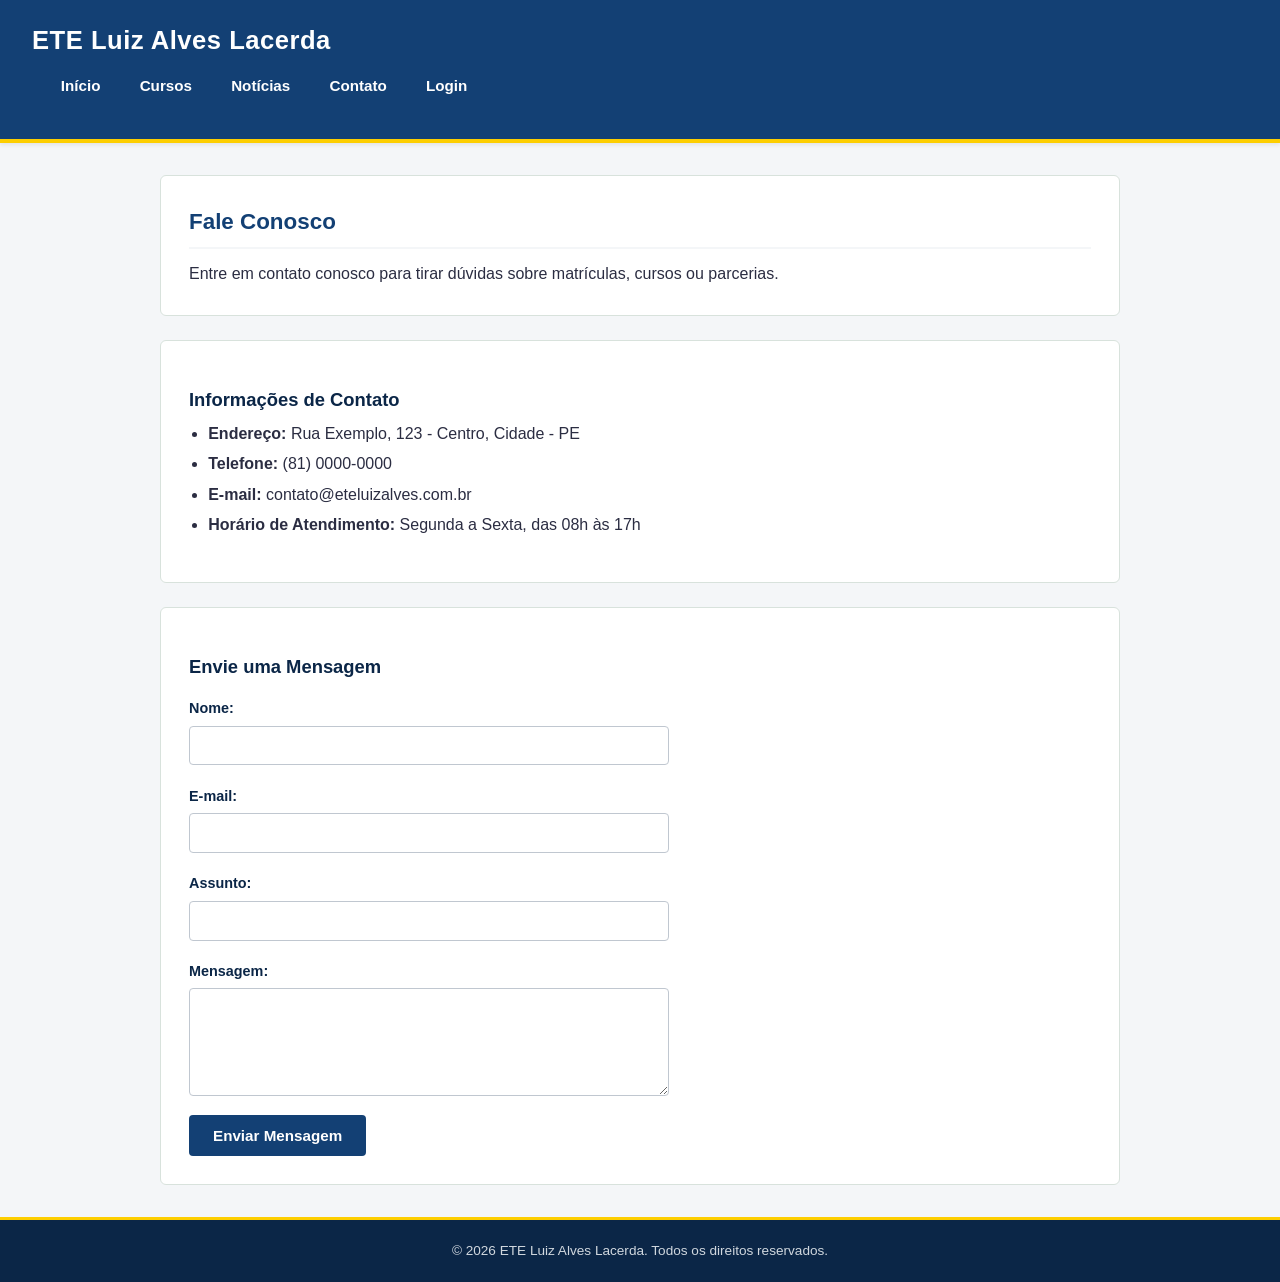
==== escola/contato.html @ a045284b "Add files via upload" ====
<!DOCTYPE html>
<html lang="pt-BR">
<head>
    <meta charset="UTF-8">
    <meta name="viewport" content="width=device-width, initial-scale=1.0">
    <title>Contato - ETE Luiz Alves Lacerda</title>
    <link rel="stylesheet" href="static.css">
</head>
<body>

    <header>
        <h1>ETE Luiz Alves Lacerda</h1>
        <nav>
            <ul>
                <li><a href="index.html">Início</a></li>
                <li><a href="cursos.html">Cursos</a></li>
                <li><a href="noticia.html">Notícias</a></li>
                <li><a href="contato.html">Contato</a></li>
                <li><a href="login.html">Login</a></li>
            </ul>
        </nav>
    </header>

    <main>
        <section>
            <h2>Fale Conosco</h2>
            <p>Entre em contato conosco para tirar dúvidas sobre matrículas, cursos ou parcerias.</p>
        </section>

        <section>
            <h3>Informações de Contato</h3>
            <ul>
                <li><strong>Endereço:</strong> Rua Exemplo, 123 - Centro, Cidade - PE</li>
                <li><strong>Telefone:</strong> (81) 0000-0000</li>
                <li><strong>E-mail:</strong> contato@eteluizalves.com.br</li>
                <li><strong>Horário de Atendimento:</strong> Segunda a Sexta, das 08h às 17h</li>
            </ul>
        </section>

        <section>
            <h3>Envie uma Mensagem</h3>
            <form action="#" method="POST">
                <div>
                    <label for="nome">Nome:</label>
                    <input type="text" id="nome" name="nome" required>
                </div>
                <div>
                    <label for="email">E-mail:</label>
                    <input type="email" id="email" name="email" required>
                </div>
                <div>
                    <label for="assunto">Assunto:</label>
                    <input type="text" id="assunto" name="assunto" required>
                </div>
                <div>
                    <label for="mensagem">Mensagem:</label>
                    <textarea id="mensagem" name="mensagem" rows="5" required></textarea>
                </div>
                <button type="submit">Enviar Mensagem</button>
            </form>
        </section>
    </main>

    <footer>
        <p>&copy; 2026 ETE Luiz Alves Lacerda. Todos os direitos reservados.</p>
    </footer>

</body>
</html>
---- escola/static.css ----
/* ==========================================================================
   1. VARIÁVEIS E CORES INSTITUCIONAIS (ETE / GOVERNO DE PERNAMBUCO)
   ========================================================================== */
:root {
    /* Cores Principais */
    --primary-color: #134074;      /* Azul Institucional ETE */
    --primary-dark: #0b2647;       /* Azul Escuro para cabeçalhos e rodapé */
    --secondary-color: #0077b6;    /* Azul Secundário (usado em links e destaques) */
    --accent-color: #fdce00;       /* Amarelo Pernambuco para detalhes e bordas */
    
    /* Neutros */
    --bg-body: #f4f6f8;            /* Fundo levemente cinza para não cansar a vista */
    --bg-card: #ffffff;            /* Fundo dos cards e seções */
    --text-color: #2b2d42;         /* Texto principal com alto contraste */
    --text-muted: #5c677d;        /* Texto secundário / datas */
    --border-color: #d8e2dc;      /* Bordas suaves */
}

/* ==========================================================================
   2. RESET BÁSICO E TIPOGRAFIA
   ========================================================================== */
* {
    margin: 0;
    padding: 0;
    box-sizing: border-box;
}

body {
    font-family: -apple-system, BlinkMacSystemFont, "Segoe UI", Roboto, Helvetica, Arial, sans-serif;
    background-color: var(--bg-body);
    color: var(--text-color);
    line-height: 1.6;
    display: flex;
    flex-direction: column;
    min-height: 100vh;
}

/* ==========================================================================
   3. CABEÇALHO E NAVEGAÇÃO (Comum a todas as páginas)
   ========================================================================== */
header {
    background-color: var(--primary-color);
    color: #ffffff;
    padding: 1.25rem 2rem;
    border-bottom: 4px solid var(--accent-color);
    box-shadow: 0 2px 4px rgba(0, 0, 0, 0.08);
}

header h1 {
    font-size: 1.6rem;
    font-weight: 700;
    letter-spacing: 0.5px;
    margin-bottom: 0.75rem;
}

nav ul {
    list-style: none;
    display: flex;
    flex-wrap: wrap;
    gap: 1.25rem;
}

nav a {
    color: #ffffff;
    text-decoration: none;
    font-weight: 600;
    font-size: 0.95rem;
    padding: 0.3rem 0.6rem;
    border-radius: 4px;
    transition: background-color 0.2s ease;
}

nav a:hover {
    background-color: rgba(255, 255, 255, 0.15);
}

/* ==========================================================================
   4. ESTRUTURA PRINCIPAL (MAIN)
   ========================================================================== */
main {
    flex: 1;
    width: 92%;
    max-width: 960px;
    margin: 2rem auto;
    display: flex;
    flex-direction: column;
    gap: 1.5rem;
}

section {
    background-color: var(--bg-card);
    padding: 1.75rem;
    border-radius: 6px;
    border: 1px solid var(--border-color);
}

/* Títulos */
h2 {
    color: var(--primary-color);
    font-size: 1.4rem;
    font-weight: 700;
    margin-bottom: 0.8rem;
    border-bottom: 2px solid var(--bg-body);
    padding-bottom: 0.4rem;
}

h3 {
    color: var(--primary-dark);
    font-size: 1.15rem;
    margin-top: 1rem;
    margin-bottom: 0.4rem;
}

p {
    color: var(--text-color);
    margin-bottom: 0.8rem;
}

p:last-child {
    margin-bottom: 0;
}

/* Listas gerais */
ul {
    margin-left: 1.2rem;
    margin-bottom: 1rem;
}

li {
    margin-bottom: 0.3rem;
}

/* ==========================================================================
   5. PÁGINA INÍCIO (index.html)
   ========================================================================== */
#inicio {
    background-color: #ffffff;
    border-left: 5px solid var(--primary-color);
}

#inicio h2 {
    border-bottom: none;
    font-size: 1.8rem;
}

#inicio h3 {
    color: var(--text-muted);
    font-weight: 500;
    margin-top: -0.4rem;
    margin-bottom: 1rem;
}

/* Seção de Motivos */
.Motivo #motivos,
#motivos > div {
    display: grid;
    grid-template-columns: repeat(auto-fit, minmax(260px, 1fr));
    gap: 1.25rem;
    margin-top: 1rem;
}

#motivos > div > div {
    background-color: var(--bg-body);
    padding: 1.25rem;
    border-radius: 6px;
    border-top: 3px solid var(--secondary-color);
}

#motivos h3 {
    margin-top: 0;
    font-size: 1.1rem;
}

/* ==========================================================================
   6. PÁGINA DE NOTÍCIAS (noticia.html)
   ========================================================================== */
article {
    background-color: var(--bg-card);
    padding: 1.5rem;
    border-radius: 6px;
    border: 1px solid var(--border-color);
    border-left: 4px solid var(--accent-color);
}

article h3 {
    margin-top: 0;
    color: var(--primary-color);
    font-size: 1.2rem;
}

article small {
    display: block;
    color: var(--text-muted);
    font-size: 0.85rem;
    margin-bottom: 0.75rem;
}

/* ==========================================================================
   7. FORMULÁRIOS (login.html e contato.html)
   ========================================================================== */
form {
    display: flex;
    flex-direction: column;
    gap: 1.2rem;
    max-width: 480px;
    margin-top: 1rem;
}

form div {
    display: flex;
    flex-direction: column;
    gap: 0.35rem;
}

label {
    font-weight: 600;
    font-size: 0.9rem;
    color: var(--primary-dark);
}

input[type="text"],
input[type="email"],
input[type="password"],
textarea {
    width: 100%;
    padding: 0.65rem 0.8rem;
    border: 1px solid #c0c7d0;
    border-radius: 4px;
    font-family: inherit;
    font-size: 0.95rem;
    background-color: #fff;
    transition: border-color 0.2s ease;
}

input:focus,
textarea:focus {
    outline: none;
    border-color: var(--primary-color);
    box-shadow: 0 0 0 3px rgba(19, 64, 116, 0.12);
}

button[type="submit"] {
    background-color: var(--primary-color);
    color: #ffffff;
    border: none;
    padding: 0.75rem 1.5rem;
    font-size: 0.95rem;
    font-weight: 600;
    border-radius: 4px;
    cursor: pointer;
    align-self: flex-start;
    transition: background-color 0.2s ease;
}

button[type="submit"]:hover {
    background-color: var(--primary-dark);
}

/* ==========================================================================
   8. LINKS E ELEMENTOS INLINE
   ========================================================================== */
a {
    color: var(--secondary-color);
    text-decoration: underline;
}

a:hover {
    color: var(--primary-dark);
}

/* Suporte aos botões inline presentes na index */
a[style*="display:inline-block"] {
    background-color: var(--primary-color) !important;
    border-radius: 4px !important;
    font-weight: 600;
    transition: background-color 0.2s ease;
}

a[style*="display:inline-block"]:hover {
    background-color: var(--primary-dark) !important;
}

/* ==========================================================================
   9. RODAPÉ
   ========================================================================== */
footer {
    background-color: var(--primary-dark);
    color: #ffffff;
    text-align: center;
    padding: 1.25rem 1rem;
    margin-top: auto;
    font-size: 0.85rem;
    border-top: 3px solid var(--accent-color);
}

footer p {
    color: #d0d7de;
    margin: 0;
}

/* ==========================================================================
   10. RESPONSIVIDADE PARA DISPOSITIVOS MÓVEIS
   ========================================================================== */
@media (max-width: 600px) {
    header {
        padding: 1rem;
    }

    nav ul {
        gap: 0.6rem;
    }

    main {
        width: 95%;
        margin: 1rem auto;
    }

    section {
        padding: 1.25rem;
    }

    form {
        max-width: 100%;
    }

    button[type="submit"] {
        width: 100%;
    }
}
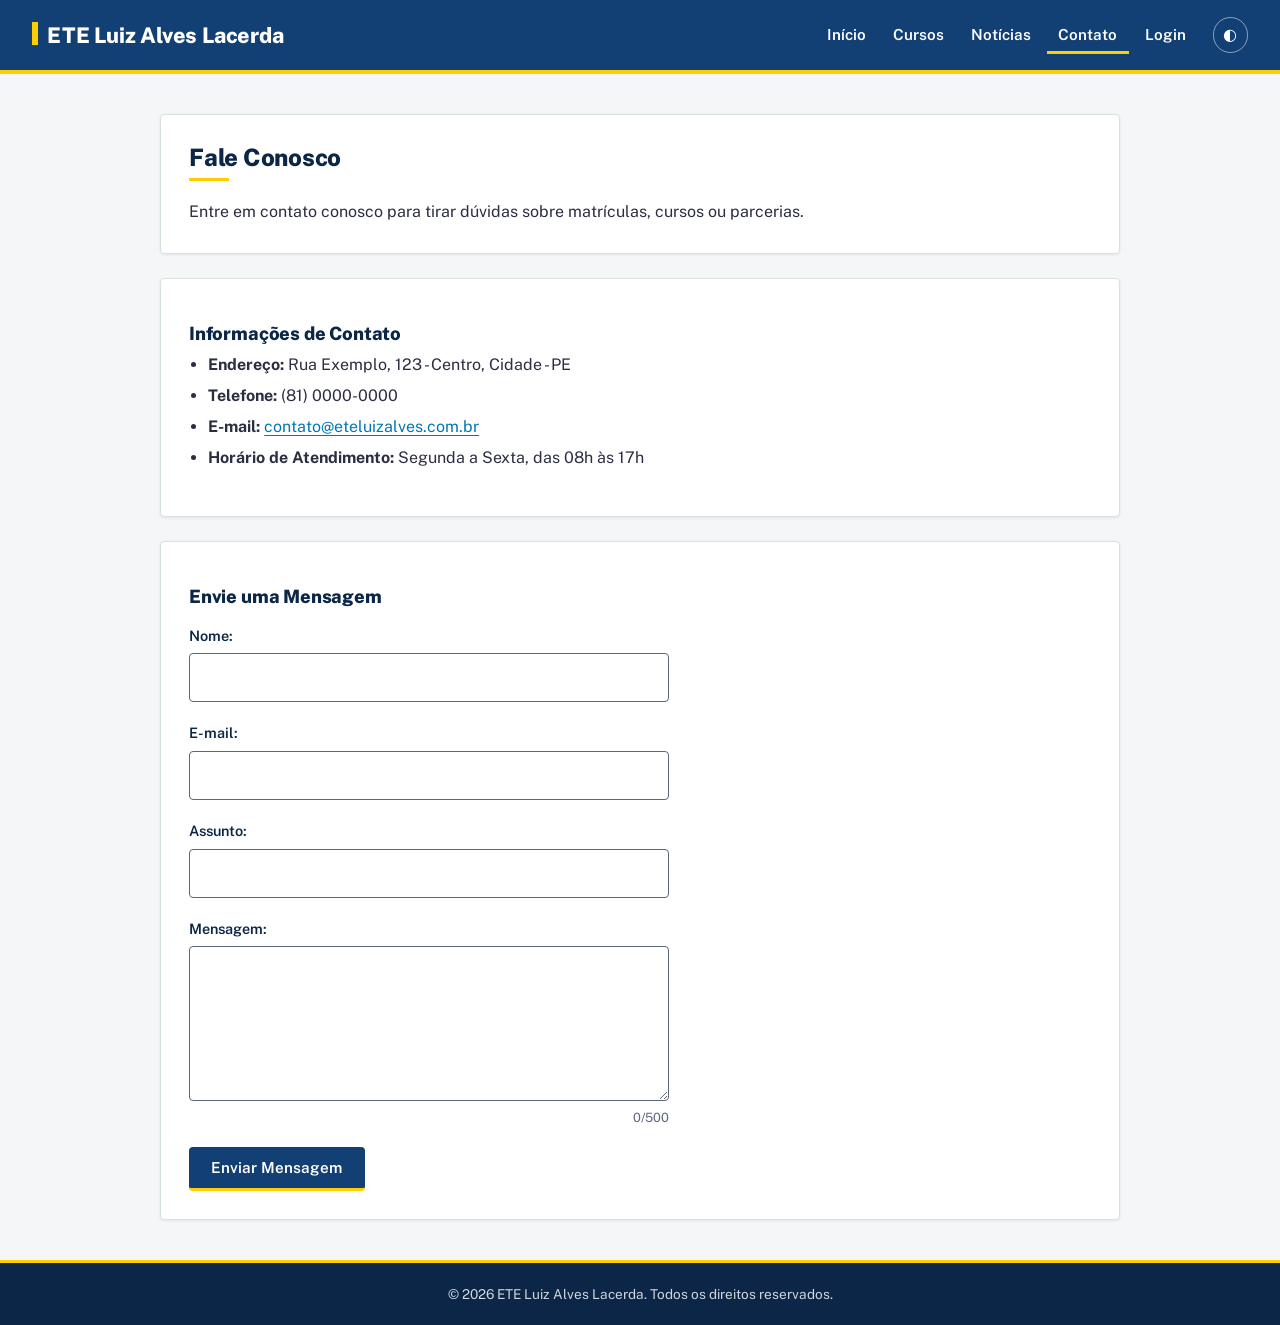
==== commit de760d08: "Add files via upload" ====
--- a/escola/contato.html
+++ b/escola/contato.html
@@ -1,69 +1,73 @@
-<!DOCTYPE html>
-<html lang="pt-BR">
-<head>
-    <meta charset="UTF-8">
-    <meta name="viewport" content="width=device-width, initial-scale=1.0">
-    <title>Contato - ETE Luiz Alves Lacerda</title>
-    <link rel="stylesheet" href="static.css">
-</head>
-<body>
-
-    <header>
-        <h1>ETE Luiz Alves Lacerda</h1>
-        <nav>
-            <ul>
-                <li><a href="index.html">Início</a></li>
-                <li><a href="cursos.html">Cursos</a></li>
-                <li><a href="noticia.html">Notícias</a></li>
-                <li><a href="contato.html">Contato</a></li>
-                <li><a href="login.html">Login</a></li>
-            </ul>
-        </nav>
-    </header>
-
-    <main>
-        <section>
-            <h2>Fale Conosco</h2>
-            <p>Entre em contato conosco para tirar dúvidas sobre matrículas, cursos ou parcerias.</p>
-        </section>
-
-        <section>
-            <h3>Informações de Contato</h3>
-            <ul>
-                <li><strong>Endereço:</strong> Rua Exemplo, 123 - Centro, Cidade - PE</li>
-                <li><strong>Telefone:</strong> (81) 0000-0000</li>
-                <li><strong>E-mail:</strong> contato@eteluizalves.com.br</li>
-                <li><strong>Horário de Atendimento:</strong> Segunda a Sexta, das 08h às 17h</li>
-            </ul>
-        </section>
-
-        <section>
-            <h3>Envie uma Mensagem</h3>
-            <form action="#" method="POST">
-                <div>
-                    <label for="nome">Nome:</label>
-                    <input type="text" id="nome" name="nome" required>
-                </div>
-                <div>
-                    <label for="email">E-mail:</label>
-                    <input type="email" id="email" name="email" required>
-                </div>
-                <div>
-                    <label for="assunto">Assunto:</label>
-                    <input type="text" id="assunto" name="assunto" required>
-                </div>
-                <div>
-                    <label for="mensagem">Mensagem:</label>
-                    <textarea id="mensagem" name="mensagem" rows="5" required></textarea>
-                </div>
-                <button type="submit">Enviar Mensagem</button>
-            </form>
-        </section>
-    </main>
-
-    <footer>
-        <p>&copy; 2026 ETE Luiz Alves Lacerda. Todos os direitos reservados.</p>
-    </footer>
-
-</body>
-</html>+<!DOCTYPE html>
+<html lang="pt-BR">
+<head>
+    <meta charset="UTF-8">
+    <meta name="viewport" content="width=device-width, initial-scale=1.0">
+    <title>Contato - ETE Luiz Alves Lacerda</title>
+    <link rel="stylesheet" href="static.css">
+</head>
+<body>
+
+    <header>
+        <h1>ETE Luiz Alves Lacerda</h1>
+        <nav>
+            <ul>
+                <li><a href="index.html">Início</a></li>
+                <li><a href="cursos.html">Cursos</a></li>
+                <li><a href="noticia.html">Notícias</a></li>
+                <li><a href="contato.html" aria-current="page">Contato</a></li>
+                <li><a href="login.html">Login</a></li>
+            </ul>
+            <button class="tema" type="button" aria-label="Alternar tema claro/escuro">◐</button>
+        </nav>
+    </header>
+
+    <main>
+        <section>
+            <h2>Fale Conosco</h2>
+            <p>Entre em contato conosco para tirar dúvidas sobre matrículas, cursos ou parcerias.</p>
+        </section>
+
+        <section>
+            <h3>Informações de Contato</h3>
+            <ul>
+                <li><strong>Endereço:</strong> Rua Exemplo, 123 - Centro, Cidade - PE</li>
+                <li><strong>Telefone:</strong> (81) 0000-0000</li>
+                <li><strong>E-mail:</strong> <a href="mailto:contato@eteluizalves.com.br">contato@eteluizalves.com.br</a></li>
+                <li><strong>Horário de Atendimento:</strong> Segunda a Sexta, das 08h às 17h</li>
+            </ul>
+        </section>
+
+        <section>
+            <h3>Envie uma Mensagem</h3>
+            <form action="#" method="POST" data-ok="Mensagem enviada! Responderemos em breve.">
+                <div>
+                    <label for="nome">Nome:</label>
+                    <input type="text" id="nome" name="nome" required>
+                </div>
+                <div>
+                    <label for="email">E-mail:</label>
+                    <input type="email" id="email" name="email" required>
+                </div>
+                <div>
+                    <label for="assunto">Assunto:</label>
+                    <input type="text" id="assunto" name="assunto" required>
+                </div>
+                <div>
+                    <label for="mensagem">Mensagem:</label>
+                    <textarea id="mensagem" name="mensagem" rows="5" maxlength="500" required></textarea>
+                    <span id="cont">0/500</span>
+                </div>
+                <button type="submit">Enviar Mensagem</button>
+            </form>
+            <p class="msg" role="status" hidden></p>
+        </section>
+    </main>
+
+    <footer>
+        <p>&copy; 2026 ETE Luiz Alves Lacerda. Todos os direitos reservados.</p>
+    </footer>
+
+    <script src="script.js"></script>
+</body>
+</html>
--- a/escola/static.css
+++ b/escola/static.css
@@ -1,329 +1,136 @@
-/* ==========================================================================
-   1. VARIÁVEIS E CORES INSTITUCIONAIS (ETE / GOVERNO DE PERNAMBUCO)
-   ========================================================================== */
-:root {
-    /* Cores Principais */
-    --primary-color: #134074;      /* Azul Institucional ETE */
-    --primary-dark: #0b2647;       /* Azul Escuro para cabeçalhos e rodapé */
-    --secondary-color: #0077b6;    /* Azul Secundário (usado em links e destaques) */
-    --accent-color: #fdce00;       /* Amarelo Pernambuco para detalhes e bordas */
-    
-    /* Neutros */
-    --bg-body: #f4f6f8;            /* Fundo levemente cinza para não cansar a vista */
-    --bg-card: #ffffff;            /* Fundo dos cards e seções */
-    --text-color: #2b2d42;         /* Texto principal com alto contraste */
-    --text-muted: #5c677d;        /* Texto secundário / datas */
-    --border-color: #d8e2dc;      /* Bordas suaves */
-}
-
-/* ==========================================================================
-   2. RESET BÁSICO E TIPOGRAFIA
-   ========================================================================== */
-* {
-    margin: 0;
-    padding: 0;
-    box-sizing: border-box;
-}
-
-body {
-    font-family: -apple-system, BlinkMacSystemFont, "Segoe UI", Roboto, Helvetica, Arial, sans-serif;
-    background-color: var(--bg-body);
-    color: var(--text-color);
-    line-height: 1.6;
-    display: flex;
-    flex-direction: column;
-    min-height: 100vh;
-}
-
-/* ==========================================================================
-   3. CABEÇALHO E NAVEGAÇÃO (Comum a todas as páginas)
-   ========================================================================== */
-header {
-    background-color: var(--primary-color);
-    color: #ffffff;
-    padding: 1.25rem 2rem;
-    border-bottom: 4px solid var(--accent-color);
-    box-shadow: 0 2px 4px rgba(0, 0, 0, 0.08);
-}
-
-header h1 {
-    font-size: 1.6rem;
-    font-weight: 700;
-    letter-spacing: 0.5px;
-    margin-bottom: 0.75rem;
-}
-
-nav ul {
-    list-style: none;
-    display: flex;
-    flex-wrap: wrap;
-    gap: 1.25rem;
-}
-
-nav a {
-    color: #ffffff;
-    text-decoration: none;
-    font-weight: 600;
-    font-size: 0.95rem;
-    padding: 0.3rem 0.6rem;
-    border-radius: 4px;
-    transition: background-color 0.2s ease;
-}
-
-nav a:hover {
-    background-color: rgba(255, 255, 255, 0.15);
-}
-
-/* ==========================================================================
-   4. ESTRUTURA PRINCIPAL (MAIN)
-   ========================================================================== */
-main {
-    flex: 1;
-    width: 92%;
-    max-width: 960px;
-    margin: 2rem auto;
-    display: flex;
-    flex-direction: column;
-    gap: 1.5rem;
-}
-
-section {
-    background-color: var(--bg-card);
-    padding: 1.75rem;
-    border-radius: 6px;
-    border: 1px solid var(--border-color);
-}
-
-/* Títulos */
-h2 {
-    color: var(--primary-color);
-    font-size: 1.4rem;
-    font-weight: 700;
-    margin-bottom: 0.8rem;
-    border-bottom: 2px solid var(--bg-body);
-    padding-bottom: 0.4rem;
-}
-
-h3 {
-    color: var(--primary-dark);
-    font-size: 1.15rem;
-    margin-top: 1rem;
-    margin-bottom: 0.4rem;
-}
-
-p {
-    color: var(--text-color);
-    margin-bottom: 0.8rem;
-}
-
-p:last-child {
-    margin-bottom: 0;
-}
-
-/* Listas gerais */
-ul {
-    margin-left: 1.2rem;
-    margin-bottom: 1rem;
-}
-
-li {
-    margin-bottom: 0.3rem;
-}
-
-/* ==========================================================================
-   5. PÁGINA INÍCIO (index.html)
-   ========================================================================== */
-#inicio {
-    background-color: #ffffff;
-    border-left: 5px solid var(--primary-color);
-}
-
-#inicio h2 {
-    border-bottom: none;
-    font-size: 1.8rem;
-}
-
-#inicio h3 {
-    color: var(--text-muted);
-    font-weight: 500;
-    margin-top: -0.4rem;
-    margin-bottom: 1rem;
-}
-
-/* Seção de Motivos */
-.Motivo #motivos,
-#motivos > div {
-    display: grid;
-    grid-template-columns: repeat(auto-fit, minmax(260px, 1fr));
-    gap: 1.25rem;
-    margin-top: 1rem;
-}
-
-#motivos > div > div {
-    background-color: var(--bg-body);
-    padding: 1.25rem;
-    border-radius: 6px;
-    border-top: 3px solid var(--secondary-color);
-}
-
-#motivos h3 {
-    margin-top: 0;
-    font-size: 1.1rem;
-}
-
-/* ==========================================================================
-   6. PÁGINA DE NOTÍCIAS (noticia.html)
-   ========================================================================== */
-article {
-    background-color: var(--bg-card);
-    padding: 1.5rem;
-    border-radius: 6px;
-    border: 1px solid var(--border-color);
-    border-left: 4px solid var(--accent-color);
-}
-
-article h3 {
-    margin-top: 0;
-    color: var(--primary-color);
-    font-size: 1.2rem;
-}
-
-article small {
-    display: block;
-    color: var(--text-muted);
-    font-size: 0.85rem;
-    margin-bottom: 0.75rem;
-}
-
-/* ==========================================================================
-   7. FORMULÁRIOS (login.html e contato.html)
-   ========================================================================== */
-form {
-    display: flex;
-    flex-direction: column;
-    gap: 1.2rem;
-    max-width: 480px;
-    margin-top: 1rem;
-}
-
-form div {
-    display: flex;
-    flex-direction: column;
-    gap: 0.35rem;
-}
-
-label {
-    font-weight: 600;
-    font-size: 0.9rem;
-    color: var(--primary-dark);
-}
-
-input[type="text"],
-input[type="email"],
-input[type="password"],
-textarea {
-    width: 100%;
-    padding: 0.65rem 0.8rem;
-    border: 1px solid #c0c7d0;
-    border-radius: 4px;
-    font-family: inherit;
-    font-size: 0.95rem;
-    background-color: #fff;
-    transition: border-color 0.2s ease;
-}
-
-input:focus,
-textarea:focus {
-    outline: none;
-    border-color: var(--primary-color);
-    box-shadow: 0 0 0 3px rgba(19, 64, 116, 0.12);
-}
-
-button[type="submit"] {
-    background-color: var(--primary-color);
-    color: #ffffff;
-    border: none;
-    padding: 0.75rem 1.5rem;
-    font-size: 0.95rem;
-    font-weight: 600;
-    border-radius: 4px;
-    cursor: pointer;
-    align-self: flex-start;
-    transition: background-color 0.2s ease;
-}
-
-button[type="submit"]:hover {
-    background-color: var(--primary-dark);
-}
-
-/* ==========================================================================
-   8. LINKS E ELEMENTOS INLINE
-   ========================================================================== */
-a {
-    color: var(--secondary-color);
-    text-decoration: underline;
-}
-
-a:hover {
-    color: var(--primary-dark);
-}
-
-/* Suporte aos botões inline presentes na index */
-a[style*="display:inline-block"] {
-    background-color: var(--primary-color) !important;
-    border-radius: 4px !important;
-    font-weight: 600;
-    transition: background-color 0.2s ease;
-}
-
-a[style*="display:inline-block"]:hover {
-    background-color: var(--primary-dark) !important;
-}
-
-/* ==========================================================================
-   9. RODAPÉ
-   ========================================================================== */
-footer {
-    background-color: var(--primary-dark);
-    color: #ffffff;
-    text-align: center;
-    padding: 1.25rem 1rem;
-    margin-top: auto;
-    font-size: 0.85rem;
-    border-top: 3px solid var(--accent-color);
-}
-
-footer p {
-    color: #d0d7de;
-    margin: 0;
-}
-
-/* ==========================================================================
-   10. RESPONSIVIDADE PARA DISPOSITIVOS MÓVEIS
-   ========================================================================== */
-@media (max-width: 600px) {
-    header {
-        padding: 1rem;
-    }
-
-    nav ul {
-        gap: 0.6rem;
-    }
-
-    main {
-        width: 95%;
-        margin: 1rem auto;
-    }
-
-    section {
-        padding: 1.25rem;
-    }
-
-    form {
-        max-width: 100%;
-    }
-
-    button[type="submit"] {
-        width: 100%;
-    }
-}
+/* ETE Luiz Alves Lacerda — folha de estilo institucional */
+@import url('https://fonts.googleapis.com/css2?family=Public+Sans:wght@400;600;800&display=swap');
+
+:root{
+  --p:#134074;--pd:#0b2647;--s:#0077b6;--a:#fdce00;
+  --bg:#f4f6f8;--card:#fff;--tx:#2b2d42;--mu:#5c677d;--bd:#d8e2dc;--h:#0b2647;--soft:#cfe0f5;
+  --r:4px;--sombra:0 1px 3px rgba(11,38,71,.08);--sombra-h:0 8px 20px rgba(11,38,71,.14);
+}
+[data-theme=dark]{
+  --p:#0f3057;--pd:#07111f;--s:#5cb8ff;--bg:#0d1b2e;--card:#14263f;
+  --tx:#e6ecf4;--mu:#9fb0c6;--bd:#243b5a;--h:#fff;--sombra:0 1px 3px rgba(0,0,0,.35);--sombra-h:0 8px 20px rgba(0,0,0,.45)
+}
+
+/* base */
+*{margin:0;padding:0;box-sizing:border-box}
+html{scroll-behavior:smooth;scroll-padding-top:5rem}
+body{font-family:'Public Sans',system-ui,-apple-system,'Segoe UI',sans-serif;background:var(--bg);color:var(--tx);line-height:1.65;display:flex;flex-direction:column;min-height:100vh}
+body,header,section,article,footer,input,textarea,select{transition:background-color .3s,color .3s,border-color .3s}
+::selection{background:var(--a);color:var(--pd)}
+:focus-visible{outline:3px solid var(--a);outline-offset:2px}
+h1,h2,h3{line-height:1.2;font-weight:800;letter-spacing:-.01em}
+p{margin-bottom:.8rem;max-width:70ch}p:last-child{margin-bottom:0}
+ul{margin:0 0 1rem 1.2rem}li{margin-bottom:.3rem}
+a{color:var(--s);text-underline-offset:3px}a:hover{color:var(--h)}
+
+/* cabeçalho e navegação */
+header{position:sticky;top:0;z-index:10;background:var(--p);color:#fff;padding:1rem 2rem;border-bottom:4px solid var(--a);display:flex;flex-wrap:wrap;align-items:center;justify-content:space-between;gap:.6rem 1.5rem;transition:padding .25s,box-shadow .25s,background-color .3s}
+header.compacto{padding:.5rem 2rem;box-shadow:0 4px 14px rgba(0,0,0,.25)}
+header h1{font-size:1.35rem}
+header h1::before{content:"";display:inline-block;width:.35rem;height:1.1em;background:var(--a);margin-right:.6rem;vertical-align:-.15em}
+nav{display:flex;align-items:center;gap:1rem}
+nav ul{list-style:none;display:flex;flex-wrap:wrap;gap:.3rem;margin:0}
+nav li{margin:0}
+nav a{display:block;color:#fff;text-decoration:none;font-weight:600;font-size:.95rem;padding:.4rem .7rem;background:linear-gradient(var(--a),var(--a)) 0 100%/0 3px no-repeat;transition:background-size .25s}
+nav a:hover,nav a[aria-current=page]{background-size:100% 3px;color:#fff}
+.tema{position:relative;overflow:hidden;background:none;border:1px solid rgba(255,255,255,.5);color:#fff;width:2.2rem;height:2.2rem;border-radius:50%;cursor:pointer;font-size:1rem;transition:transform .35s,background-color .2s}
+.tema:hover{background:rgba(255,255,255,.15)}
+.tema:active{transform:rotate(180deg) scale(.9)}
+
+/* estrutura */
+main{flex:1;width:92%;max-width:960px;margin:2.5rem auto;display:flex;flex-direction:column;gap:1.5rem}
+section{background:var(--card);padding:1.75rem;border-radius:var(--r);border:1px solid var(--bd);box-shadow:var(--sombra)}
+h2{position:relative;color:var(--h);font-size:1.5rem;margin-bottom:1.1rem;padding-bottom:.6rem}
+h2::after{content:"";position:absolute;left:0;bottom:0;width:2.5rem;height:3px;background:var(--a);transition:width .6s .2s}
+.rev h2::after{width:0}.rev.vis h2::after{width:2.5rem}
+h3{color:var(--h);font-size:1.15rem;margin:1rem 0 .4rem}
+
+/* início */
+#inicio{background:var(--p);color:#fff;border:0;border-bottom:6px solid var(--a);padding:clamp(1.75rem,6vw,3.5rem)}
+#inicio h2{color:#fff;font-size:clamp(1.9rem,6vw,3rem);padding-bottom:.9rem;margin-bottom:1rem}
+#inicio h3{color:var(--soft);font-weight:600;margin:0 0 .8rem}
+#inicio p{color:#e6eef8;margin-bottom:1.4rem}
+.btn,button[type=submit]{position:relative;overflow:hidden;display:inline-block;background:var(--p);color:#fff;border:0;border-bottom:3px solid var(--a);padding:.75rem 1.4rem;font:600 .95rem 'Public Sans',sans-serif;text-decoration:none;border-radius:var(--r);cursor:pointer;transition:transform .15s,background-color .2s,box-shadow .2s}
+.btn:hover,button[type=submit]:hover{background:var(--pd);color:#fff;transform:translateY(-2px);box-shadow:var(--sombra-h)}
+.btn:active,button[type=submit]:active{transform:translateY(0) scale(.97);box-shadow:none}
+#inicio .btn{background:var(--a);color:var(--pd);border-bottom-color:#fff}
+#inicio .btn:hover{background:#ffdf4d;color:var(--pd)}
+.stats{display:flex;flex-wrap:wrap;gap:1rem 2rem;margin-top:2rem;padding-top:1.2rem;border-top:1px solid rgba(255,255,255,.25)}
+.stats div{display:flex;flex-direction:column}
+.stats b{font-size:1.8rem;font-weight:800;color:#fff;line-height:1.1}
+.stats span{font-size:.85rem;color:var(--soft)}
+
+/* cartões */
+#motivos>div{display:grid;grid-template-columns:repeat(auto-fit,minmax(240px,1fr));gap:1.25rem;margin-top:1rem}
+#motivos>div>div{background:var(--bg);padding:1.25rem;border-radius:var(--r);border-top:3px solid var(--s);transition:transform .25s,box-shadow .25s,border-color .25s}
+#motivos>div>div:hover{transform:translateY(-4px);box-shadow:var(--sombra-h);border-top-color:var(--a)}
+#motivos h3{margin-top:0}
+.tag{display:inline-block;background:var(--a);color:var(--pd);font-size:.78rem;font-weight:600;padding:.1rem .6rem;border-radius:2px;margin:0 .3rem .6rem 0}
+.curso{border-left:6px solid var(--s);transition:transform .25s,box-shadow .25s,border-color .25s}
+.curso:hover{transform:translateX(4px);box-shadow:var(--sombra-h);border-left-color:var(--a)}
+.curso h3{margin-top:0;font-size:1.35rem}
+article{background:var(--card);padding:1.5rem;border-radius:var(--r);border:1px solid var(--bd);border-left:5px solid var(--a);box-shadow:var(--sombra);transition:transform .25s,box-shadow .25s}
+article:hover{transform:translateX(4px);box-shadow:var(--sombra-h)}
+article h3{margin-top:0;font-size:1.2rem}
+article small{display:block;color:var(--mu);font-size:.85rem;margin-bottom:.75rem}
+
+/* formulários */
+form{display:flex;flex-direction:column;gap:1.2rem;max-width:480px;margin-top:1rem}
+form div{display:flex;flex-direction:column;gap:.35rem}
+form .check{flex-direction:row;align-items:center;gap:.5rem}
+label{font-weight:600;font-size:.9rem;color:var(--h)}
+input[type=text],input[type=email],input[type=password],textarea,select{width:100%;padding:.65rem .8rem;border:1px solid var(--mu);border-radius:var(--r);font:inherit;background:var(--card);color:var(--tx);transition:border-color .2s,box-shadow .2s}
+input[type=checkbox]{accent-color:var(--p);width:1.1rem;height:1.1rem}
+input:focus,textarea:focus,select:focus{outline:none;border-color:var(--s);box-shadow:0 0 0 3px rgba(0,119,182,.25)}
+button[type=submit]{align-self:flex-start}
+.ver{align-self:flex-start;background:none;border:0;color:var(--s);font:inherit;font-size:.85rem;cursor:pointer;text-decoration:underline}
+#cont,#ftxt{font-size:.8rem;color:var(--mu)}#cont{align-self:flex-end}
+.msg,.erro{padding:.7rem 1rem;border-radius:var(--r);margin-top:1rem;border-left:4px solid}
+.msg{background:#e6f6ec;color:#14532d;border-color:#22a55a}
+.erro{background:#fdecea;color:#7f1d1d;border-color:#d33}
+.msg:not([hidden]),.erro:not([hidden]){animation:pop .35s ease}
+.msg[hidden],.erro[hidden]{display:none}
+.troca{margin-top:1rem;font-size:.95rem}
+
+/* abas e força da senha */
+.abas{display:flex;gap:.3rem;border-bottom:3px solid var(--bd);margin-bottom:1.2rem}
+.abas button{position:relative;overflow:hidden;background:none;border:0;border-bottom:3px solid transparent;margin-bottom:-3px;padding:.7rem 1.3rem;font:600 1.05rem 'Public Sans',sans-serif;color:var(--mu);cursor:pointer;transition:color .2s,border-color .25s}
+.abas button:hover{color:var(--h)}
+.abas button[aria-selected=true]{color:var(--h);border-bottom-color:var(--a)}
+.abas .onda{background:rgba(19,64,116,.22)}
+.painel[hidden]{display:none}
+.painel:not([hidden]){animation:troca .35s ease}
+.painel form{margin-top:0}
+.forca{height:6px;background:var(--bd);border-radius:3px;overflow:hidden}
+.forca i{display:block;height:100%;width:0;background:#d33;transition:width .3s,background-color .3s}
+.forca[data-n="2"] i{background:#e8a200}
+.forca[data-n="3"] i,.forca[data-n="4"] i{background:#22a55a}
+
+/* rodapé e voltar ao topo */
+footer{background:var(--pd);color:#fff;text-align:center;padding:1.25rem 1rem;font-size:.85rem;border-top:3px solid var(--a)}
+footer p{color:#d0d7de;margin:0;max-width:none}
+.topo{position:fixed;right:1.2rem;bottom:1.2rem;overflow:hidden;width:2.6rem;height:2.6rem;background:var(--p);color:#fff;border:0;border-bottom:3px solid var(--a);border-radius:var(--r);font-size:1.2rem;cursor:pointer;box-shadow:var(--sombra-h);opacity:0;transform:translateY(12px);pointer-events:none;transition:opacity .3s,transform .3s}
+.topo.mostra{opacity:1;transform:none;pointer-events:auto}
+.topo:active{transform:scale(.9)}
+
+/* animações: entrada ao rolar e clique */
+.rev{opacity:0}
+.rev.vis{opacity:1;animation:sobe .6s ease var(--d,0s) backwards}
+.onda{position:absolute;border-radius:50%;background:rgba(255,255,255,.4);transform:scale(0);animation:onda .6s ease-out forwards;pointer-events:none}
+@keyframes sobe{from{opacity:0;transform:translateY(20px)}}
+@keyframes onda{to{transform:scale(1);opacity:0}}
+@keyframes troca{from{opacity:0;transform:translateY(8px)}}
+@keyframes pop{from{opacity:0;transform:scale(.96)}}
+
+@media(max-width:600px){
+  header{padding:.8rem 1rem}header.compacto{padding:.5rem 1rem}
+  main{width:95%;margin:1rem auto}
+  section{padding:1.25rem}
+  form{max-width:100%}button[type=submit]{width:100%}
+  .abas button{flex:1;padding:.7rem .5rem}
+}
+@media(prefers-reduced-motion:reduce){
+  html{scroll-behavior:auto}
+  *,*::before,*::after{animation:none!important;transition:none!important}
+  .rev{opacity:1}.rev h2::after{width:2.5rem}
+}
